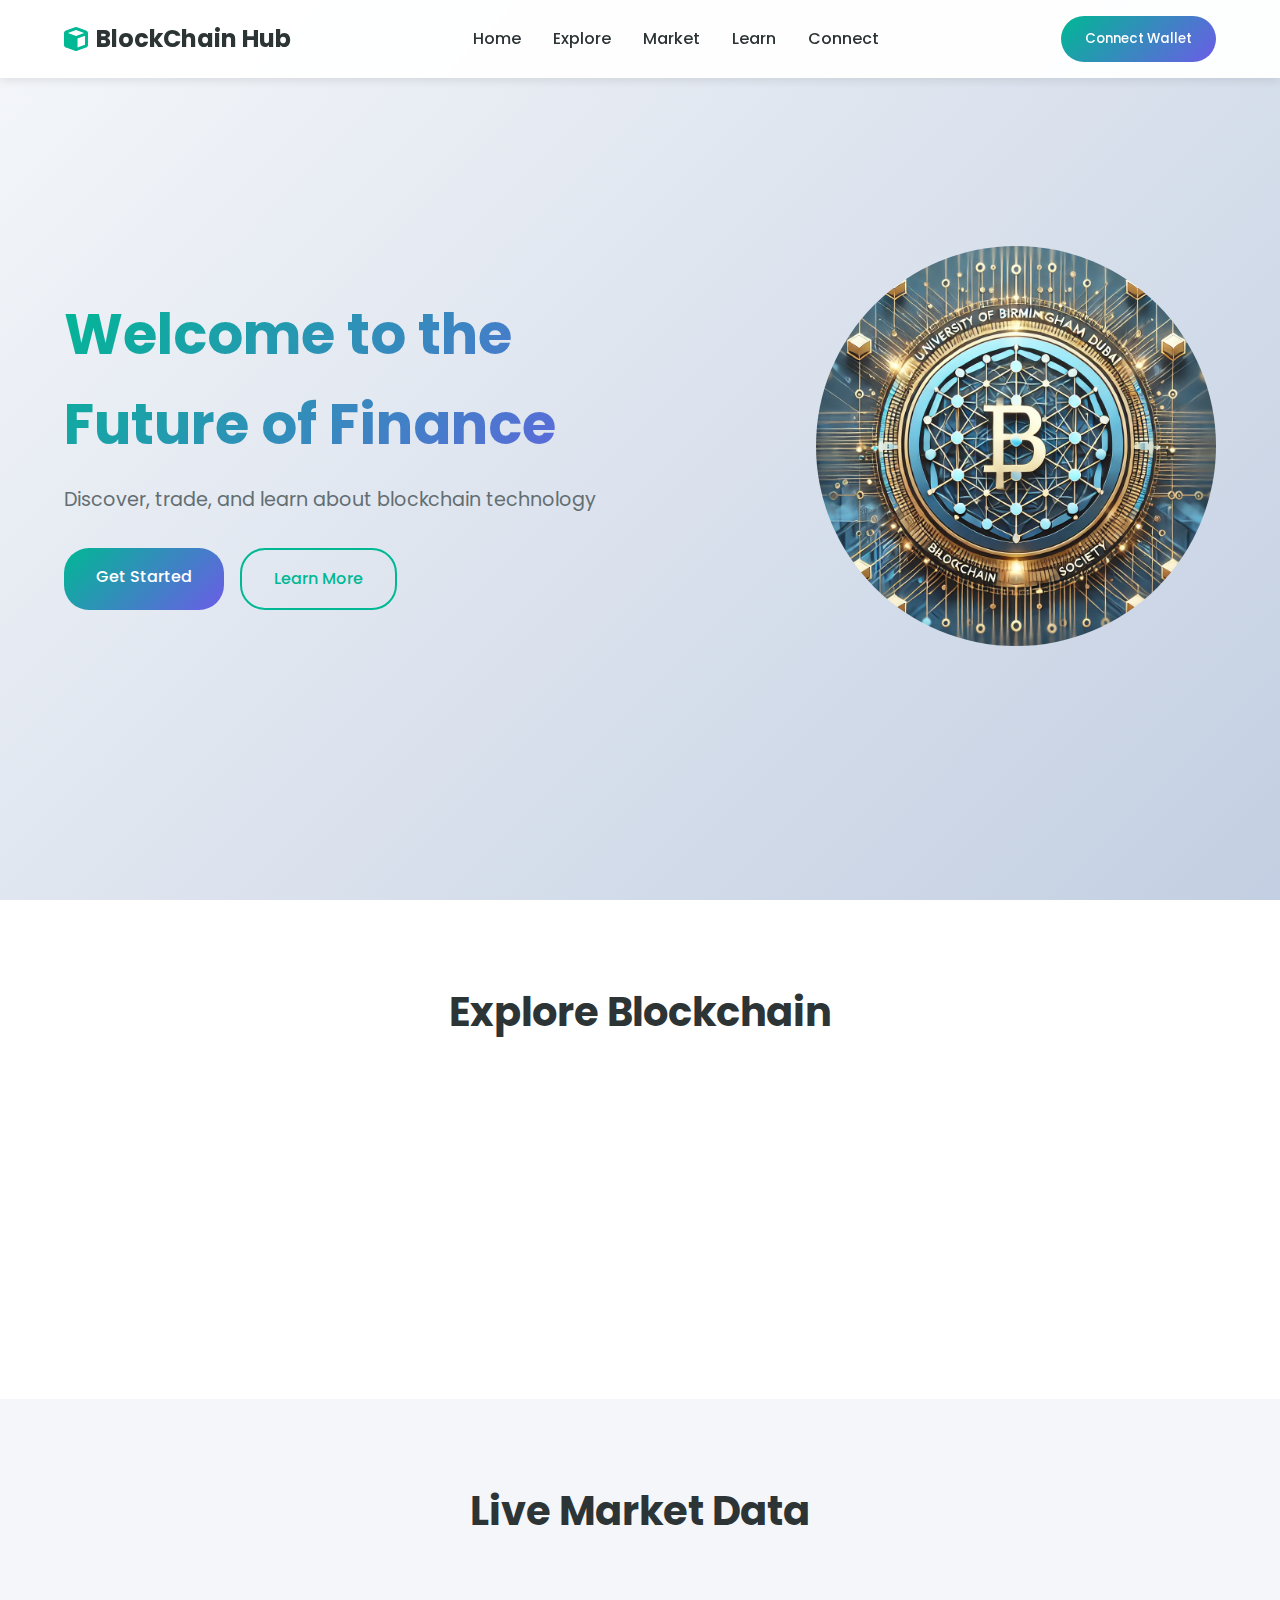
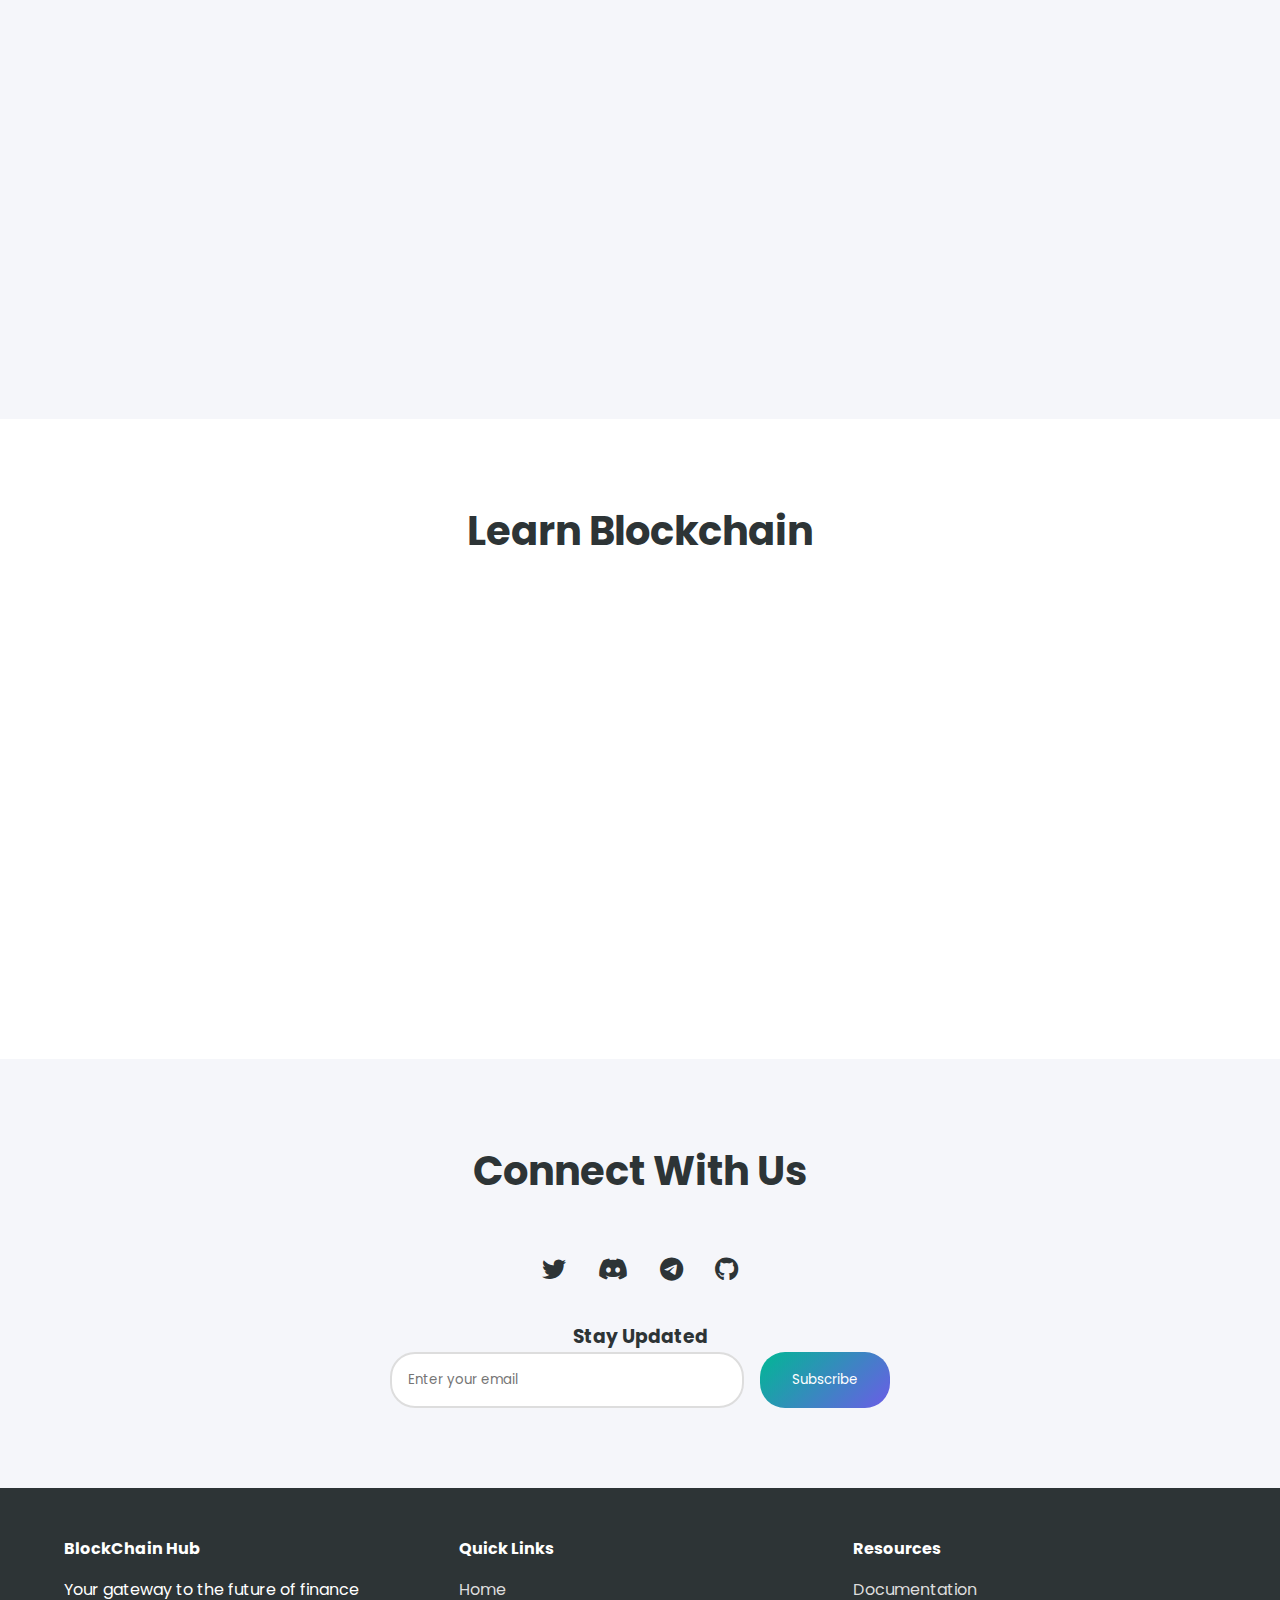
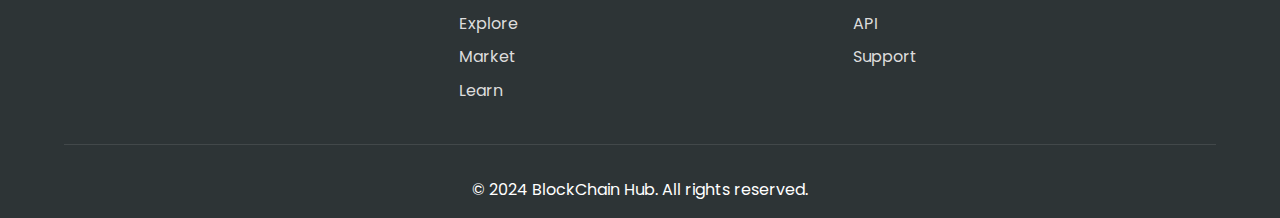
==== index.html @ 300f2330 "web interface for blockchain" ====
<!DOCTYPE html>
<html lang="en">
<head>
    <meta charset="UTF-8">
    <meta name="viewport" content="width=device-width, initial-scale=1.0">
    <title>BlockChain Hub - Your Gateway to the Future</title>
    <link rel="stylesheet" href="styles.css">
    <link rel="stylesheet" href="https://cdnjs.cloudflare.com/ajax/libs/font-awesome/6.0.0/css/all.min.css">
    <link href="https://fonts.googleapis.com/css2?family=Poppins:wght@300;400;500;600;700&display=swap" rel="stylesheet">
</head>
<body>
    <nav class="navbar">
        <div class="logo">
            <i class="fas fa-cube"></i>
            <span>BlockChain Hub</span>
        </div>
        <div class="nav-links">
            <a href="#home">Home</a>
            <a href="#explore">Explore</a>
            <a href="#market">Market</a>
            <a href="#learn">Learn</a>
            <a href="#connect">Connect</a>
        </div>
        <div class="wallet-connect">
            <button class="connect-btn">Connect Wallet</button>
        </div>
    </nav>

    <header id="home" class="hero">
        <div class="hero-content">
            <h1>Welcome to the Future of Finance</h1>
            <p>Discover, trade, and learn about blockchain technology</p>
            <div class="hero-buttons">
                <a href="#explore" class="primary-btn">Get Started</a>
                <a href="#learn" class="secondary-btn">Learn More</a>
            </div>
        </div>
        <div class="hero-animation">
            <img src="assets/blockchain-circle.png" alt="Blockchain Circle" class="blockchain-image">
        </div>
    </header>

    <section id="explore" class="features">
        <h2>Explore Blockchain</h2>
        <div class="feature-grid">
            <div class="feature-card">
                <i class="fas fa-chart-line"></i>
                <h3>Real-time Analytics</h3>
                <p>Track blockchain metrics and market trends</p>
            </div>
            <div class="feature-card">
                <i class="fas fa-exchange-alt"></i>
                <h3>DEX Trading</h3>
                <p>Trade directly on decentralized exchanges</p>
            </div>
            <div class="feature-card">
                <i class="fas fa-wallet"></i>
                <h3>Wallet Integration</h3>
                <p>Connect your favorite crypto wallets</p>
            </div>
            <div class="feature-card">
                <i class="fas fa-shield-alt"></i>
                <h3>Security First</h3>
                <p>Enterprise-grade security protocols</p>
            </div>
        </div>
    </section>

    <section id="market" class="market">
        <h2>Live Market Data</h2>
        <div class="market-grid">
            <div class="market-card">
                <div class="coin-info">
                    <img src="https://cryptologos.cc/logos/bitcoin-btc-logo.png" alt="Bitcoin" class="coin-logo">
                    <h3>Bitcoin (BTC)</h3>
                </div>
                <div class="price">Loading...</div>
                <div class="change positive">+0.00%</div>
                <div class="market-stats">
                    <div class="stat">
                        <span class="stat-label">Volume 24h</span>
                        <span class="volume">Loading...</span>
                    </div>
                    <div class="stat">
                        <span class="stat-label">Market Cap</span>
                        <span class="market-cap">Loading...</span>
                    </div>
                </div>
                <a href="#" class="chart-link">View Chart</a>
            </div>
            <div class="market-card">
                <div class="coin-info">
                    <img src="https://cryptologos.cc/logos/ethereum-eth-logo.png" alt="Ethereum" class="coin-logo">
                    <h3>Ethereum (ETH)</h3>
                </div>
                <div class="price">Loading...</div>
                <div class="change positive">+0.00%</div>
                <div class="market-stats">
                    <div class="stat">
                        <span class="stat-label">Volume 24h</span>
                        <span class="volume">Loading...</span>
                    </div>
                    <div class="stat">
                        <span class="stat-label">Market Cap</span>
                        <span class="market-cap">Loading...</span>
                    </div>
                </div>
                <a href="#" class="chart-link">View Chart</a>
            </div>
            <div class="market-card">
                <div class="coin-info">
                    <img src="https://cryptologos.cc/logos/cardano-ada-logo.png" alt="Cardano" class="coin-logo">
                    <h3>Cardano (ADA)</h3>
                </div>
                <div class="price">Loading...</div>
                <div class="change negative">-0.00%</div>
                <div class="market-stats">
                    <div class="stat">
                        <span class="stat-label">Volume 24h</span>
                        <span class="volume">Loading...</span>
                    </div>
                    <div class="stat">
                        <span class="stat-label">Market Cap</span>
                        <span class="market-cap">Loading...</span>
                    </div>
                </div>
                <a href="#" class="chart-link">View Chart</a>
            </div>
        </div>
    </section>

    <section id="learn" class="learn">
        <h2>Learn Blockchain</h2>
        <div class="learn-grid">
            <div class="learn-card">
                <i class="fas fa-book-open"></i>
                <h3>Getting Started</h3>
                <p>Understand the basics of blockchain technology, consensus mechanisms, and cryptographic principles.</p>
                <div class="learn-topics">
                    <span>Blockchain Basics</span>
                    <span>Cryptography</span>
                    <span>Consensus</span>
                </div>
                <a href="#" class="learn-link">Start Learning →</a>
            </div>
            <div class="learn-card">
                <i class="fas fa-code"></i>
                <h3>Smart Contracts</h3>
                <p>Learn to build and deploy smart contracts on major blockchain platforms like Ethereum, Solana and Polkadot.</p>
                <div class="learn-topics">
                    <span>Solidity</span>
                    <span>Rust</span>
                    <span>Security</span>
                </div>
                <a href="#" class="learn-link">Explore →</a>
            </div>
            <div class="learn-card">
                <i class="fas fa-coins"></i>
                <h3>DeFi Ecosystem</h3>
                <p>Explore the world of decentralized finance, including lending, trading, and yield farming protocols.</p>
                <div class="learn-topics">
                    <span>Yield Farming</span>
                    <span>DEX</span>
                    <span>Lending</span>
                </div>
                <a href="#" class="learn-link">Learn More →</a>
            </div>
        </div>
    </section>

    <section id="connect" class="connect">
        <h2>Connect With Us</h2>
        <div class="connect-content">
            <div class="social-links">
                <a href="#"><i class="fab fa-twitter"></i></a>
                <a href="#"><i class="fab fa-discord"></i></a>
                <a href="#"><i class="fab fa-telegram"></i></a>
                <a href="#"><i class="fab fa-github"></i></a>
            </div>
            <div class="newsletter">
                <h3>Stay Updated</h3>
                <form class="newsletter-form">
                    <input type="email" placeholder="Enter your email">
                    <button type="submit">Subscribe</button>
                </form>
            </div>
        </div>
    </section>

    <footer>
        <div class="footer-content">
            <div class="footer-section">
                <h4>BlockChain Hub</h4>
                <p>Your gateway to the future of finance</p>
            </div>
            <div class="footer-section">
                <h4>Quick Links</h4>
                <a href="#home">Home</a>
                <a href="#explore">Explore</a>
                <a href="#market">Market</a>
                <a href="#learn">Learn</a>
            </div>
            <div class="footer-section">
                <h4>Resources</h4>
                <a href="#">Documentation</a>
                <a href="#">API</a>
                <a href="#">Support</a>
            </div>
        </div>
        <div class="footer-bottom">
            <p>&copy; 2024 BlockChain Hub. All rights reserved.</p>
        </div>
    </footer>

    <script src="script.js"></script>
</body>
</html>
---- styles.css ----
:root {
    --primary-color: #2D3436;
    --secondary-color: #00B894;
    --accent-color: #6C5CE7;
    --text-color: #2D3436;
    --light-text: #636E72;
    --background: #FFFFFF;
    --card-bg: #F5F6FA;
    --gradient: linear-gradient(135deg, #00B894 0%, #6C5CE7 100%);
}

* {
    margin: 0;
    padding: 0;
    box-sizing: border-box;
    font-family: 'Poppins', sans-serif;
}

body {
    background-color: var(--background);
    color: var(--text-color);
    line-height: 1.6;
}

/* Navbar Styles */
.navbar {
    display: flex;
    justify-content: space-between;
    align-items: center;
    padding: 1rem 5%;
    background: rgba(255, 255, 255, 0.95);
    backdrop-filter: blur(10px);
    position: fixed;
    width: 100%;
    top: 0;
    z-index: 1000;
    box-shadow: 0 2px 10px rgba(0, 0, 0, 0.1);
}

.logo {
    display: flex;
    align-items: center;
    gap: 0.5rem;
    font-size: 1.5rem;
    font-weight: 700;
    color: var(--primary-color);
}

.logo i {
    color: var(--secondary-color);
}

.nav-links {
    display: flex;
    gap: 2rem;
}

.nav-links a {
    text-decoration: none;
    color: var(--text-color);
    font-weight: 500;
    transition: color 0.3s ease;
}

.nav-links a:hover {
    color: var(--secondary-color);
}

.connect-btn {
    background: var(--gradient);
    color: white;
    border: none;
    padding: 0.8rem 1.5rem;
    border-radius: 25px;
    cursor: pointer;
    font-weight: 500;
    transition: transform 0.3s ease;
}

.connect-btn:hover {
    transform: translateY(-2px);
}

/* Hero Section */
.hero {
    min-height: 100vh;
    display: flex;
    align-items: center;
    justify-content: space-between;
    padding: 0 5%;
    background: linear-gradient(135deg, #f5f7fa 0%, #c3cfe2 100%);
}

.hero-content {
    max-width: 600px;
}

.hero h1 {
    font-size: 3.5rem;
    margin-bottom: 1rem;
    background: var(--gradient);
    -webkit-background-clip: text;
    -webkit-text-fill-color: transparent;
}

.hero p {
    font-size: 1.2rem;
    color: var(--light-text);
    margin-bottom: 2rem;
}

.hero-buttons {
    display: flex;
    gap: 1rem;
}

.primary-btn, .secondary-btn {
    padding: 1rem 2rem;
    border-radius: 25px;
    font-weight: 500;
    cursor: pointer;
    transition: transform 0.3s ease;
    display: inline-block;
    text-decoration: none;
}

.primary-btn {
    background: var(--gradient);
    color: white;
    border: none;
}

.secondary-btn {
    background: transparent;
    color: var(--secondary-color);
    border: 2px solid var(--secondary-color);
}

.primary-btn:hover, .secondary-btn:hover {
    transform: translateY(-2px);
}

/* Blockchain Image */
.blockchain-image {
    width: 400px;
    height: 400px;
    border-radius: 50%;
    animation: pulse 2s ease-in-out infinite;
}

@keyframes pulse {
    0% {
        transform: scale(1);
        box-shadow: 0 0 0 0 rgba(0, 184, 148, 0.4);
    }
    50% {
        transform: scale(1.05);
        box-shadow: 0 0 0 10px rgba(0, 184, 148, 0);
    }
    100% {
        transform: scale(1);
        box-shadow: 0 0 0 0 rgba(0, 184, 148, 0);
    }
}

/* Features Section */
.features {
    padding: 5rem 5%;
    background: var(--background);
}

.features h2 {
    text-align: center;
    font-size: 2.5rem;
    margin-bottom: 3rem;
}

.feature-grid {
    display: grid;
    grid-template-columns: repeat(auto-fit, minmax(250px, 1fr));
    gap: 2rem;
}

.feature-card {
    background: var(--card-bg);
    padding: 2rem;
    border-radius: 15px;
    text-align: center;
    transition: transform 0.3s ease;
}

.feature-card:hover {
    transform: translateY(-5px);
}

.feature-card i {
    font-size: 2.5rem;
    color: var(--secondary-color);
    margin-bottom: 1rem;
}

/* Market Section */
.market {
    padding: 5rem 5%;
    background: var(--card-bg);
}

.market h2 {
    text-align: center;
    font-size: 2.5rem;
    margin-bottom: 3rem;
}

.market-grid {
    display: grid;
    grid-template-columns: repeat(auto-fit, minmax(250px, 1fr));
    gap: 2rem;
}

.market-card {
    background: var(--background);
    padding: 2rem;
    border-radius: 15px;
    text-align: center;
    box-shadow: 0 4px 6px rgba(0, 0, 0, 0.1);
    transition: transform 0.3s ease;
}

.market-card:hover {
    transform: translateY(-5px);
}

.coin-info {
    display: flex;
    align-items: center;
    justify-content: center;
    gap: 0.8rem;
    margin-bottom: 1rem;
}

.coin-logo {
    width: 30px;
    height: 30px;
}

.market-card .price {
    font-size: 1.8rem;
    font-weight: 600;
    margin: 0.5rem 0;
}

.change.positive {
    color: #00B894;
    font-weight: 500;
}

.change.negative {
    color: #FF7675;
    font-weight: 500;
}

.market-stats {
    display: flex;
    justify-content: space-between;
    margin: 1.5rem 0;
    padding: 1rem 0;
    border-top: 1px solid rgba(0, 0, 0, 0.1);
    border-bottom: 1px solid rgba(0, 0, 0, 0.1);
}

.stat {
    display: flex;
    flex-direction: column;
    gap: 0.3rem;
}

.stat-label {
    font-size: 0.8rem;
    color: var(--light-text);
}

.chart-link {
    display: inline-block;
    color: var(--accent-color);
    text-decoration: none;
    font-weight: 500;
    transition: transform 0.3s ease;
}

.chart-link:hover {
    transform: translateX(5px);
}

/* Learn Section */
.learn {
    padding: 5rem 5%;
    background: var(--background);
}

.learn h2 {
    text-align: center;
    font-size: 2.5rem;
    margin-bottom: 3rem;
}

.learn-grid {
    display: grid;
    grid-template-columns: repeat(auto-fit, minmax(300px, 1fr));
    gap: 2rem;
}

.learn-card {
    background: var(--card-bg);
    padding: 2rem;
    border-radius: 15px;
    transition: transform 0.3s ease;
    position: relative;
    overflow: hidden;
}

.learn-card::before {
    content: '';
    position: absolute;
    top: 0;
    left: 0;
    width: 5px;
    height: 100%;
    background: var(--gradient);
    opacity: 0;
    transition: opacity 0.3s ease;
}

.learn-card:hover {
    transform: translateY(-5px);
}

.learn-card:hover::before {
    opacity: 1;
}

.learn-card i {
    font-size: 2.5rem;
    color: var(--secondary-color);
    margin-bottom: 1rem;
}

.learn-topics {
    display: flex;
    flex-wrap: wrap;
    gap: 0.5rem;
    margin: 1rem 0;
}

.learn-topics span {
    background: rgba(108, 92, 231, 0.1);
    color: var(--accent-color);
    padding: 0.3rem 0.8rem;
    border-radius: 15px;
    font-size: 0.8rem;
    font-weight: 500;
}

.learn-link {
    display: inline-block;
    margin-top: 1rem;
    color: var(--secondary-color);
    text-decoration: none;
    font-weight: 500;
    transition: transform 0.3s ease;
}

.learn-link:hover {
    transform: translateX(5px);
}

/* Connect Section */
.connect {
    padding: 5rem 5%;
    background: var(--card-bg);
    text-align: center;
}

.connect h2 {
    font-size: 2.5rem;
    margin-bottom: 3rem;
}

.social-links {
    display: flex;
    justify-content: center;
    gap: 2rem;
    margin-bottom: 2rem;
}

.social-links a {
    color: var(--text-color);
    font-size: 1.5rem;
    transition: color 0.3s ease;
}

.social-links a:hover {
    color: var(--secondary-color);
}

.newsletter-form {
    display: flex;
    gap: 1rem;
    max-width: 500px;
    margin: 0 auto;
}

.newsletter-form input {
    flex: 1;
    padding: 1rem;
    border: 2px solid #ddd;
    border-radius: 25px;
    outline: none;
}

.newsletter-form button {
    background: var(--gradient);
    color: white;
    border: none;
    padding: 1rem 2rem;
    border-radius: 25px;
    cursor: pointer;
    transition: transform 0.3s ease;
}

.newsletter-form button:hover {
    transform: translateY(-2px);
}

/* Footer */
footer {
    background: var(--primary-color);
    color: white;
    padding: 3rem 5% 1rem;
}

.footer-content {
    display: grid;
    grid-template-columns: repeat(auto-fit, minmax(200px, 1fr));
    gap: 2rem;
    margin-bottom: 2rem;
}

.footer-section h4 {
    margin-bottom: 1rem;
}

.footer-section a {
    display: block;
    color: #ddd;
    text-decoration: none;
    margin-bottom: 0.5rem;
    transition: color 0.3s ease;
}

.footer-section a:hover {
    color: var(--secondary-color);
}

.footer-bottom {
    text-align: center;
    padding-top: 2rem;
    border-top: 1px solid rgba(255, 255, 255, 0.1);
}

/* Responsive Design */
@media (max-width: 768px) {
    .navbar {
        flex-direction: column;
        gap: 1rem;
    }

    .nav-links {
        flex-wrap: wrap;
        justify-content: center;
    }

    .hero {
        flex-direction: column;
        text-align: center;
        padding-top: 150px;
    }

    .hero-content {
        margin-bottom: 2rem;
    }

    .hero-buttons {
        justify-content: center;
    }

    .newsletter-form {
        flex-direction: column;
    }
    
    .blockchain-image {
        width: 300px;
        height: 300px;
        margin-top: 2rem;
    }
}
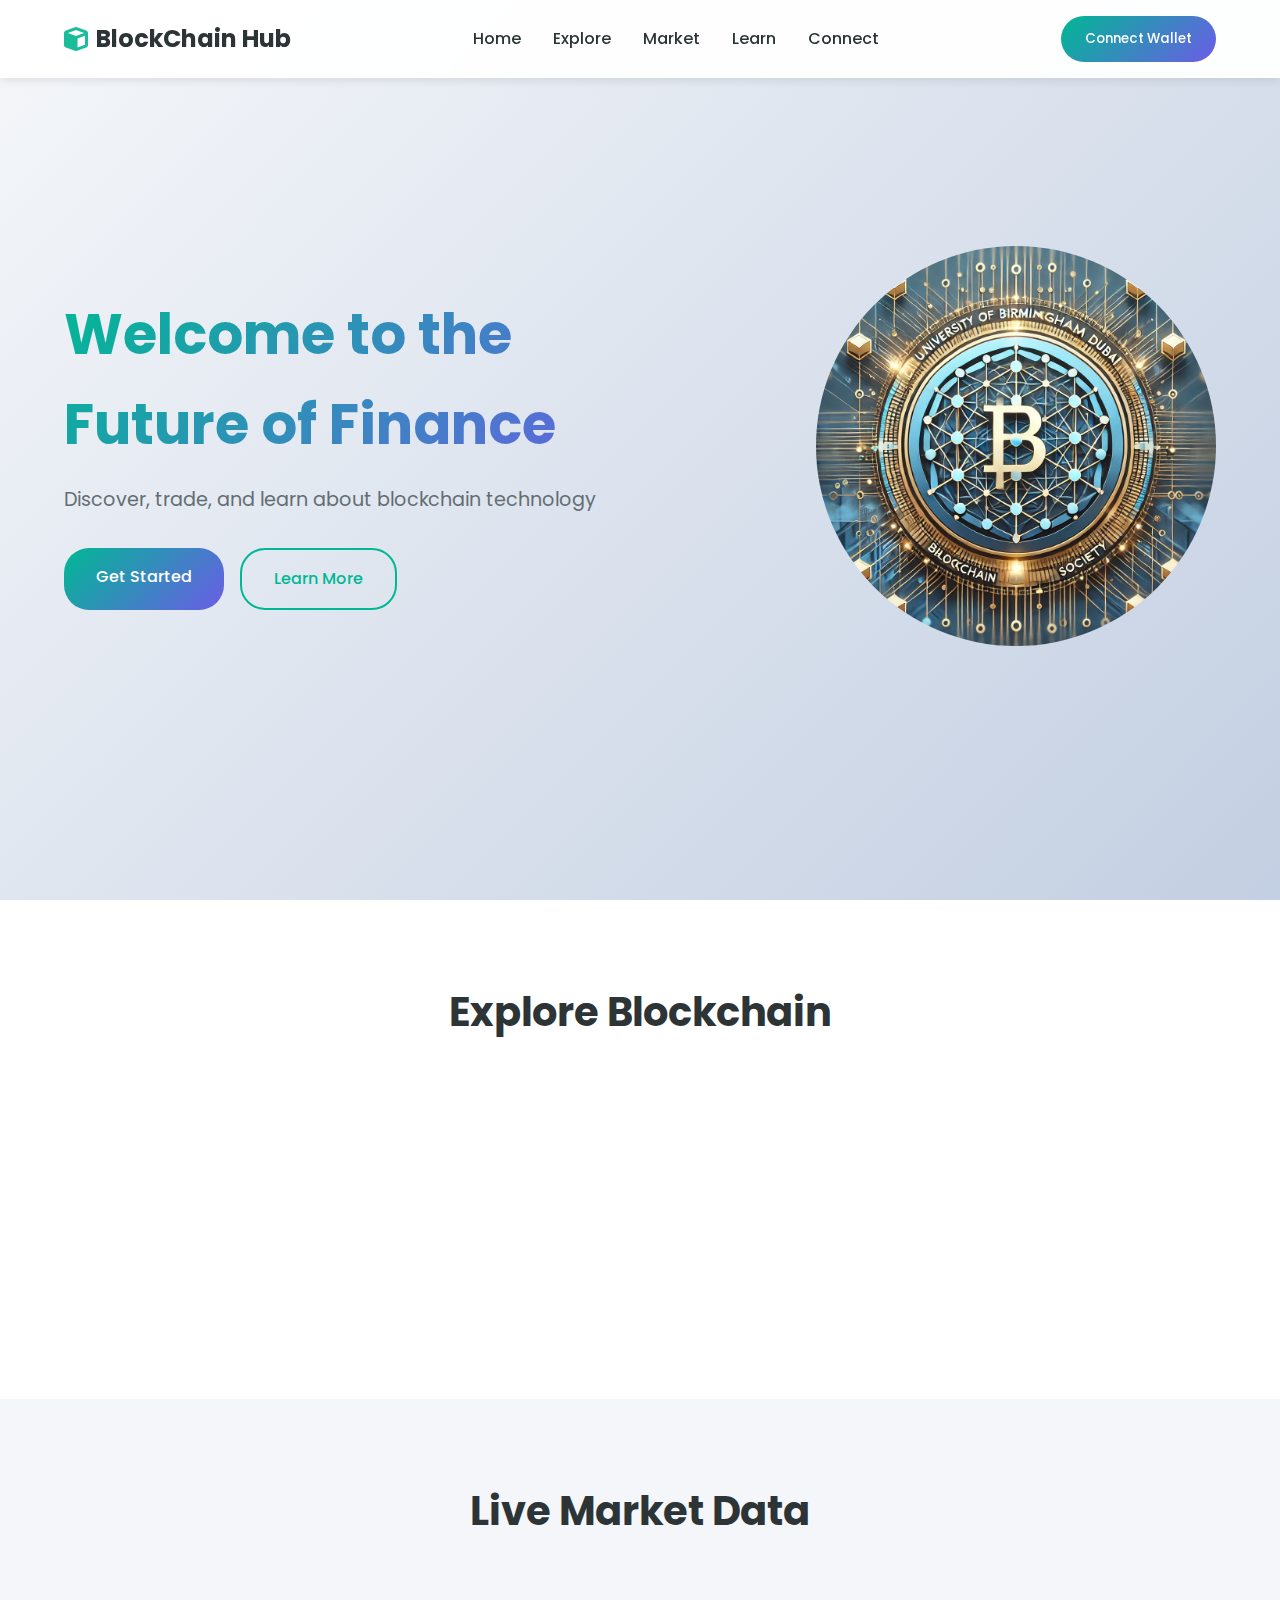
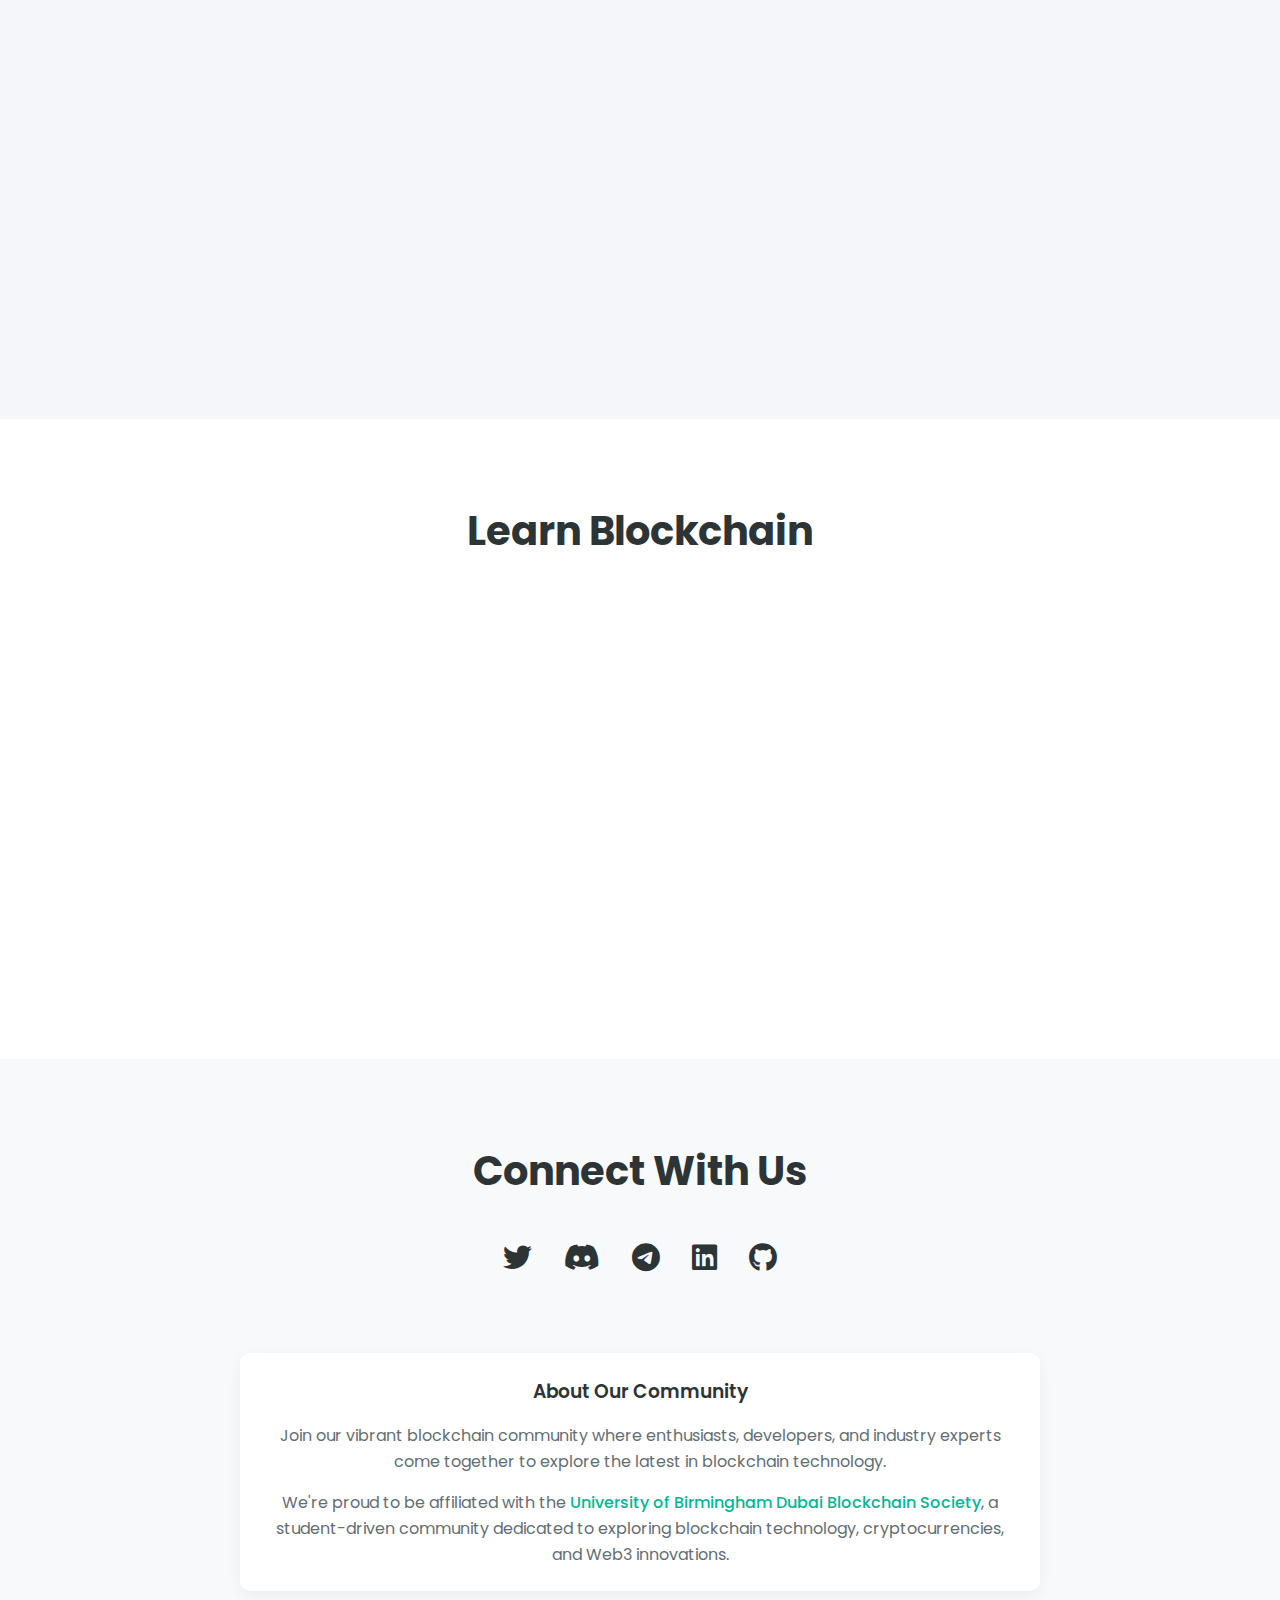
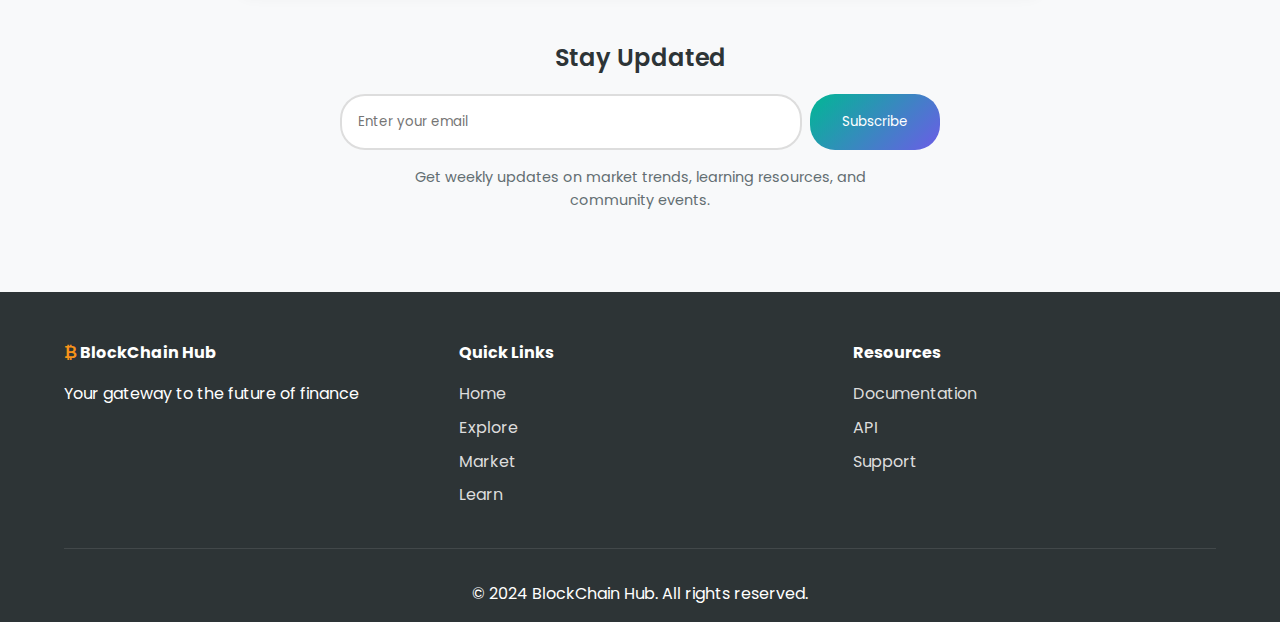
==== commit 62594d3e: "Improved mobile view" ====
--- a/index.html
+++ b/index.html
@@ -7,13 +7,27 @@
     <link rel="stylesheet" href="styles.css">
     <link rel="stylesheet" href="https://cdnjs.cloudflare.com/ajax/libs/font-awesome/6.0.0/css/all.min.css">
     <link href="https://fonts.googleapis.com/css2?family=Poppins:wght@300;400;500;600;700&display=swap" rel="stylesheet">
+    <!-- Bitcoin symbol favicon -->
+    <link rel="icon" href="data:image/svg+xml,<svg xmlns=%22http://www.w3.org/2000/svg%22 viewBox=%220 0 100 100%22><text y=%22.9em%22 font-size=%2290%22>₿</text></svg>">
+    <!-- Chart.js library -->
+    <script src="https://cdn.jsdelivr.net/npm/chart.js"></script>
+    <style>
+        /* Bitcoin symbol styling */
+        .bitcoin-symbol {
+            color: #f7931a;
+            font-weight: bold;
+        }
+    </style>
 </head>
 <body>
     <nav class="navbar">
         <div class="logo">
-            <i class="fas fa-cube"></i>
+            <i class="fas fa-cube" style="color: #1abc9c;"></i>
             <span>BlockChain Hub</span>
         </div>
+        <button class="mobile-menu-btn">
+            <i class="fas fa-bars"></i>
+        </button>
         <div class="nav-links">
             <a href="#home">Home</a>
             <a href="#explore">Explore</a>
@@ -137,33 +151,33 @@
                 <h3>Getting Started</h3>
                 <p>Understand the basics of blockchain technology, consensus mechanisms, and cryptographic principles.</p>
                 <div class="learn-topics">
-                    <span>Blockchain Basics</span>
-                    <span>Cryptography</span>
-                    <span>Consensus</span>
-                </div>
-                <a href="#" class="learn-link">Start Learning →</a>
+                    <span><a href="resources/getting-started/blockchain-basics.html">Blockchain Basics</a></span>
+                    <span><a href="resources/getting-started/cryptography.html">Cryptography</a></span>
+                    <span><a href="resources/getting-started/consensus.html">Consensus</a></span>
+                </div>
+                <a href="resources/getting-started/index.html" class="learn-link">Start Learning →</a>
             </div>
             <div class="learn-card">
                 <i class="fas fa-code"></i>
                 <h3>Smart Contracts</h3>
                 <p>Learn to build and deploy smart contracts on major blockchain platforms like Ethereum, Solana and Polkadot.</p>
                 <div class="learn-topics">
-                    <span>Solidity</span>
-                    <span>Rust</span>
-                    <span>Security</span>
-                </div>
-                <a href="#" class="learn-link">Explore →</a>
+                    <span><a href="resources/smart-contracts/solidity.html">Solidity</a></span>
+                    <span><a href="resources/smart-contracts/rust.html">Rust</a></span>
+                    <span><a href="resources/smart-contracts/security.html">Security</a></span>
+                </div>
+                <a href="resources/smart-contracts/index.html" class="learn-link">Explore →</a>
             </div>
             <div class="learn-card">
                 <i class="fas fa-coins"></i>
                 <h3>DeFi Ecosystem</h3>
                 <p>Explore the world of decentralized finance, including lending, trading, and yield farming protocols.</p>
                 <div class="learn-topics">
-                    <span>Yield Farming</span>
-                    <span>DEX</span>
-                    <span>Lending</span>
-                </div>
-                <a href="#" class="learn-link">Learn More →</a>
+                    <span><a href="resources/defi/yield-farming.html">Yield Farming</a></span>
+                    <span><a href="resources/defi/dex.html">DEX</a></span>
+                    <span><a href="resources/defi/lending.html">Lending</a></span>
+                </div>
+                <a href="resources/defi/index.html" class="learn-link">Learn More →</a>
             </div>
         </div>
     </section>
@@ -175,7 +189,13 @@
                 <a href="#"><i class="fab fa-twitter"></i></a>
                 <a href="#"><i class="fab fa-discord"></i></a>
                 <a href="#"><i class="fab fa-telegram"></i></a>
+                <a href="https://www.linkedin.com/company/university-of-birmingham-dubai-blockchain-society/" target="_blank"><i class="fab fa-linkedin"></i></a>
                 <a href="#"><i class="fab fa-github"></i></a>
+            </div>
+            <div class="about-us">
+                <h3>About Our Community</h3>
+                <p>Join our vibrant blockchain community where enthusiasts, developers, and industry experts come together to explore the latest in blockchain technology.</p>
+                <p>We're proud to be affiliated with the <a href="https://www.linkedin.com/company/university-of-birmingham-dubai-blockchain-society/" target="_blank">University of Birmingham Dubai Blockchain Society</a>, a student-driven community dedicated to exploring blockchain technology, cryptocurrencies, and Web3 innovations.</p>
             </div>
             <div class="newsletter">
                 <h3>Stay Updated</h3>
@@ -183,6 +203,7 @@
                     <input type="email" placeholder="Enter your email">
                     <button type="submit">Subscribe</button>
                 </form>
+                <p class="newsletter-info">Get weekly updates on market trends, learning resources, and community events.</p>
             </div>
         </div>
     </section>
@@ -190,7 +211,7 @@
     <footer>
         <div class="footer-content">
             <div class="footer-section">
-                <h4>BlockChain Hub</h4>
+                <h4><span class="bitcoin-symbol">₿</span> BlockChain Hub</h4>
                 <p>Your gateway to the future of finance</p>
             </div>
             <div class="footer-section">
--- a/styles.css
+++ b/styles.css
@@ -360,6 +360,16 @@
     font-weight: 500;
 }
 
+.learn-topics span a {
+    color: var(--accent-color);
+    text-decoration: none;
+    transition: color 0.3s ease;
+}
+
+.learn-topics span a:hover {
+    color: var(--secondary-color);
+}
+
 .learn-link {
     display: inline-block;
     margin-top: 1rem;
@@ -376,36 +386,102 @@
 /* Connect Section */
 .connect {
     padding: 5rem 5%;
-    background: var(--card-bg);
+    background: #f8f9fa;
     text-align: center;
 }
 
 .connect h2 {
+    margin-bottom: 2rem;
     font-size: 2.5rem;
-    margin-bottom: 3rem;
+    font-weight: 700;
+}
+
+.connect-content {
+    display: flex;
+    flex-direction: column;
+    align-items: center;
+    max-width: 1100px;
+    margin: 0 auto;
+    gap: 3rem;
 }
 
 .social-links {
     display: flex;
-    justify-content: center;
     gap: 2rem;
-    margin-bottom: 2rem;
+    margin-bottom: 1.5rem;
 }
 
 .social-links a {
+    font-size: 1.8rem;
     color: var(--text-color);
+    transition: transform 0.3s ease, color 0.3s ease;
+}
+
+.social-links a:hover {
+    transform: translateY(-5px);
+    color: var(--secondary-color);
+}
+
+.about-us {
+    text-align: center;
+    max-width: 800px;
+    margin: 0 auto;
+    padding: 1.5rem;
+    background: white;
+    border-radius: 10px;
+    box-shadow: 0 5px 15px rgba(0, 0, 0, 0.05);
+}
+
+.about-us h3 {
+    margin-bottom: 1rem;
+    color: var(--primary-color);
+    font-weight: 600;
+}
+
+.about-us p {
+    margin-bottom: 1rem;
+    color: var(--light-text);
+    font-size: 1rem;
+    line-height: 1.6;
+}
+
+.about-us p:last-child {
+    margin-bottom: 0;
+}
+
+.about-us a {
+    color: var(--secondary-color);
+    text-decoration: none;
+    font-weight: 500;
+    transition: color 0.3s ease;
+}
+
+.about-us a:hover {
+    text-decoration: underline;
+}
+
+.newsletter {
+    width: 100%;
+    max-width: 600px;
+    margin: 0 auto;
+}
+
+.newsletter h3 {
+    margin-bottom: 1rem;
     font-size: 1.5rem;
-    transition: color 0.3s ease;
-}
-
-.social-links a:hover {
-    color: var(--secondary-color);
+    font-weight: 600;
 }
 
 .newsletter-form {
     display: flex;
-    gap: 1rem;
-    max-width: 500px;
+    gap: 0.5rem;
+    margin-bottom: 1rem;
+}
+
+.newsletter-info {
+    color: var(--light-text);
+    font-size: 0.9rem;
+    max-width: 80%;
     margin: 0 auto;
 }
 
@@ -470,31 +546,58 @@
 /* Responsive Design */
 @media (max-width: 768px) {
     .navbar {
+        padding: 1rem;
         flex-direction: column;
-        gap: 1rem;
-    }
-
+    }
+    
+    /* Mobile Menu Button */
+    .mobile-menu-btn {
+        display: block;
+        position: absolute;
+        right: 1rem;
+        top: 1rem;
+        font-size: 1.5rem;
+        color: var(--primary-color);
+        background: transparent;
+        border: none;
+        cursor: pointer;
+        z-index: 1001;
+    }
+    
     .nav-links {
-        flex-wrap: wrap;
-        justify-content: center;
-    }
-
+        display: none;
+    }
+    
     .hero {
         flex-direction: column;
+        padding-top: 100px;
         text-align: center;
-        padding-top: 150px;
-    }
-
+    }
+    
     .hero-content {
-        margin-bottom: 2rem;
-    }
-
+        padding: 2rem 1rem;
+    }
+    
+    .hero h1 {
+        font-size: 2.5rem;
+    }
+    
+    .hero p {
+        font-size: 1rem;
+    }
+    
     .hero-buttons {
         justify-content: center;
     }
-
+    
+    .primary-btn, .secondary-btn {
+        padding: 0.8rem 1.5rem;
+        font-size: 0.9rem;
+    }
+    
     .newsletter-form {
         flex-direction: column;
+        gap: 0.5rem;
     }
     
     .blockchain-image {
@@ -502,4 +605,290 @@
         height: 300px;
         margin-top: 2rem;
     }
+    
+    .feature-grid, .market-grid, .learn-grid {
+        grid-template-columns: 1fr;
+    }
+    
+    .feature-card, .market-card, .learn-card {
+        padding: 1.5rem;
+    }
+    
+    .about-us {
+        padding: 1.5rem 1rem;
+        margin: 0 0.5rem;
+    }
+    
+    .about-us p {
+        font-size: 0.95rem;
+        line-height: 1.5;
+    }
+    
+    .social-links {
+        flex-wrap: wrap;
+        justify-content: center;
+        gap: 1.5rem;
+    }
+    
+    .connect-content {
+        gap: 2rem;
+        padding: 0 0.5rem;
+    }
+    
+    .newsletter {
+        width: 100%;
+        padding: 0 0.5rem;
+    }
+    
+    .newsletter-form input {
+        padding: 0.8rem;
+    }
+    
+    .newsletter-form button {
+        padding: 0.8rem 1.5rem;
+        width: 100%;
+    }
+    
+    .newsletter-info {
+        max-width: 95%;
+    }
+    
+    .connect h2, .features h2, .market h2, .learn h2 {
+        font-size: 2rem;
+        margin-bottom: 2rem;
+    }
+    
+    .footer-content {
+        grid-template-columns: 1fr;
+        text-align: center;
+    }
+    
+    .footer-section {
+        margin-bottom: 1.5rem;
+    }
+}
+
+@media (max-width: 480px) {
+    .hero h1 {
+        font-size: 2rem;
+    }
+    
+    .blockchain-image {
+        width: 250px;
+        height: 250px;
+    }
+    
+    .feature-card i, .learn-card i {
+        font-size: 2rem;
+    }
+    
+    .market-card .price {
+        font-size: 1.5rem;
+    }
+    
+    .social-links a {
+        font-size: 1.5rem;
+    }
+}
+
+/* Chart Modal Styles */
+.chart-modal {
+    display: none;
+    position: fixed;
+    z-index: 1050;
+    left: 0;
+    top: 0;
+    width: 100%;
+    height: 100%;
+    overflow: auto;
+    background-color: rgba(0, 0, 0, 0.85);
+    animation: fadeIn 0.3s ease-in-out;
+}
+
+.chart-modal-content {
+    background-color: #0e1217;
+    color: #ffffff;
+    margin: 10% auto;
+    padding: 20px;
+    border-radius: 10px;
+    box-shadow: 0 4px 20px rgba(0, 0, 0, 0.6);
+    width: 80%;
+    max-width: 1000px;
+    position: relative;
+    animation: slideDown 0.3s ease-in-out;
+    display: flex;
+    flex-direction: column;
+    height: auto;
+    max-height: 80vh;
+}
+
+.chart-modal-header {
+    display: flex;
+    justify-content: space-between;
+    align-items: center;
+    border-bottom: 1px solid rgba(255, 255, 255, 0.1);
+    padding-bottom: 15px;
+    margin-bottom: 20px;
+}
+
+.chart-modal-title {
+    margin: 0;
+    font-size: 1.4rem;
+    font-weight: 500;
+    color: #ffffff;
+}
+
+.chart-modal-close {
+    color: rgba(255, 255, 255, 0.5);
+    font-size: 28px;
+    font-weight: bold;
+    cursor: pointer;
+    transition: color 0.2s;
+    width: 30px;
+    height: 30px;
+    display: flex;
+    align-items: center;
+    justify-content: center;
+}
+
+.chart-modal-close:hover {
+    color: rgba(255, 255, 255, 0.9);
+}
+
+#price-chart {
+    min-height: 350px;
+    height: 100%;
+    width: 100%;
+    display: block;
+    margin: 0 auto;
+}
+
+.chart-price-info {
+    background-color: #0e1217;
+    padding: 15px;
+    border-top: 1px solid rgba(255, 255, 255, 0.1);
+    border-radius: 0 0 8px 8px;
+}
+
+.chart-price-summary {
+    display: flex;
+    justify-content: space-between;
+    align-items: center;
+    flex-wrap: wrap;
+    gap: 15px;
+    color: #ffffff;
+    font-size: 0.9rem;
+}
+
+.chart-price-range, .chart-price-change {
+    background-color: rgba(56, 97, 251, 0.1);
+    padding: 8px 15px;
+    border-radius: 8px;
+    display: flex;
+    align-items: center;
+    gap: 8px;
+}
+
+.chart-price-range span, .chart-price-change span {
+    font-weight: 500;
+}
+
+.min-price, .max-price {
+    font-weight: 600;
+}
+
+.chart-price-change.positive {
+    color: #00b894;
+    background-color: rgba(0, 184, 148, 0.1);
+}
+
+.chart-price-change.negative {
+    color: #ff6b6b;
+    background-color: rgba(255, 107, 107, 0.1);
+}
+
+.chart-error {
+    text-align: center;
+    padding: 30px;
+    background-color: #0e1217;
+    color: #ffffff;
+    border-radius: 8px;
+}
+
+.chart-error p {
+    margin: 10px 0;
+}
+
+@keyframes fadeIn {
+    from { opacity: 0; }
+    to { opacity: 1; }
+}
+
+@keyframes slideDown {
+    from { transform: translateY(-50px); opacity: 0; }
+    to { transform: translateY(0); opacity: 1; }
+}
+
+@media (max-width: 768px) {
+    .chart-modal-content {
+        width: 95%;
+        margin: 5% auto;
+        max-height: 90vh;
+    }
+    
+    #price-chart {
+        min-height: 250px;
+    }
+    
+    .chart-modal-title {
+        font-size: 1.2rem;
+    }
+    
+    .chart-price-summary {
+        flex-direction: column;
+        align-items: flex-start;
+        gap: 10px;
+    }
+}
+
+/* Mobile Menu Button */
+.mobile-menu-btn {
+    display: none;
+    font-size: 1.5rem;
+    background: transparent;
+    border: none;
+    cursor: pointer;
+    color: var(--primary-color);
+}
+
+.mobile-menu-btn:focus {
+    outline: none;
+}
+
+/* Show mobile nav when active */
+.nav-links.active {
+    display: flex;
+    flex-direction: column;
+    position: absolute;
+    top: 70px;
+    left: 0;
+    right: 0;
+    background: rgba(255, 255, 255, 0.98);
+    padding: 1rem;
+    box-shadow: 0 4px 10px rgba(0, 0, 0, 0.1);
+    text-align: center;
+    gap: 1rem;
+    animation: slideDown 0.3s ease-out forwards;
+    z-index: 1000;
+}
+
+@keyframes slideDown {
+    from {
+        opacity: 0;
+        transform: translateY(-20px);
+    }
+    to {
+        opacity: 1;
+        transform: translateY(0);
+    }
 } 